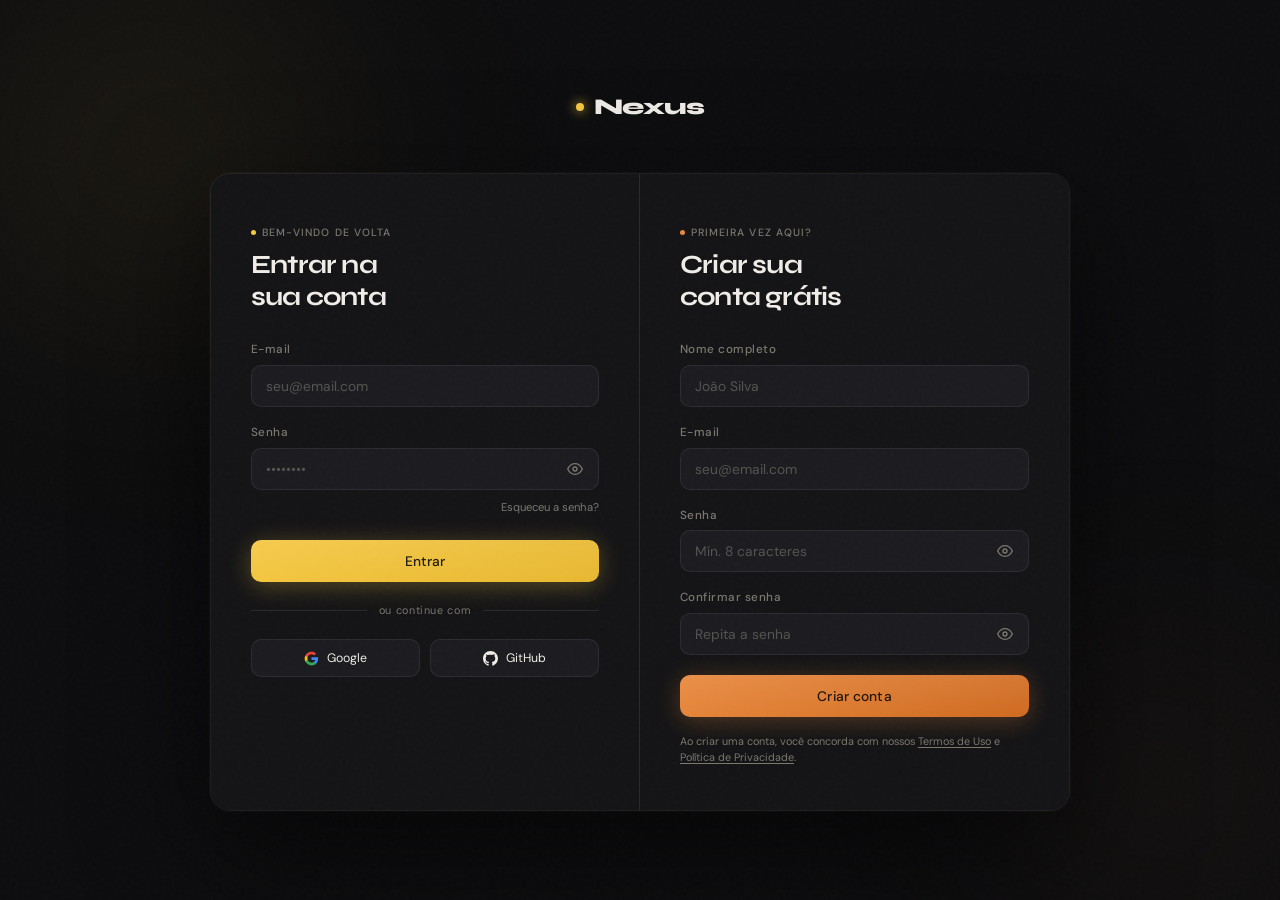
==== Camadas_Intermediárias/index.html @ 2635df86 "Design interface" ====
<!DOCTYPE html>
<html lang="pt-BR">
<head>
  <meta charset="UTF-8" />
  <meta name="viewport" content="width=device-width, initial-scale=1.0"/>
  <title>Acesso</title>
  <link href="https://fonts.googleapis.com/css2?family=Syne:wght@400;600;700;800&family=DM+Sans:ital,opsz,wght@0,9..40,300;0,9..40,400;0,9..40,500;1,9..40,300&display=swap" rel="stylesheet"/>
  <style>
    *, *::before, *::after { box-sizing: border-box; margin: 0; padding: 0; }

    :root {
      --bg: #0d0d0f;
      --surface: #141416;
      --surface2: #1c1c20;
      --border: rgba(255,255,255,0.07);
      --border-focus: rgba(255,200,80,0.6);
      --accent: #f5c842;
      --accent2: #e8883c;
      --text: #f0ede8;
      --muted: #7a7870;
      --divider: #2a2a2e;
      --error: #e05050;
    }

    html, body {
      height: 100%;
      background: var(--bg);
      color: var(--text);
      font-family: 'DM Sans', sans-serif;
      font-size: 15px;
      line-height: 1.6;
      overflow-x: hidden;
    }

    body::before {
      content: '';
      position: fixed;
      inset: 0;
      background-image: url("data:image/svg+xml,%3Csvg viewBox='0 0 256 256' xmlns='http://www.w3.org/2000/svg'%3E%3Cfilter id='noise'%3E%3CfeTurbulence type='fractalNoise' baseFrequency='0.9' numOctaves='4' stitchTiles='stitch'/%3E%3C/filter%3E%3Crect width='100%25' height='100%25' filter='url(%23noise)' opacity='1'/%3E%3C/svg%3E");
      opacity: 0.022;
      pointer-events: none;
      z-index: 9999;
    }

    .blob {
      position: fixed;
      border-radius: 50%;
      filter: blur(120px);
      pointer-events: none;
      z-index: 0;
    }
    .blob-1 {
      width: 500px; height: 500px;
      background: radial-gradient(circle, rgba(245,200,66,0.12) 0%, transparent 70%);
      top: -100px; left: -100px;
      animation: driftA 18s ease-in-out infinite alternate;
    }
    .blob-2 {
      width: 400px; height: 400px;
      background: radial-gradient(circle, rgba(232,136,60,0.09) 0%, transparent 70%);
      bottom: -80px; right: -80px;
      animation: driftB 22s ease-in-out infinite alternate;
    }
    @keyframes driftA { from { transform: translate(0,0) scale(1); } to { transform: translate(60px, 40px) scale(1.1); } }
    @keyframes driftB { from { transform: translate(0,0) scale(1); } to { transform: translate(-50px, -30px) scale(1.08); } }

    .page {
      position: relative;
      z-index: 1;
      min-height: 100vh;
      display: flex;
      flex-direction: column;
      align-items: center;
      justify-content: center;
      padding: 40px 20px;
    }

    .logo {
      font-family: 'Syne', sans-serif;
      font-weight: 800;
      font-size: 1.5rem;
      letter-spacing: -0.02em;
      margin-bottom: 48px;
      display: flex;
      align-items: center;
      gap: 10px;
      animation: fadeDown 0.6s ease both;
    }
    .logo-dot {
      width: 8px; height: 8px;
      border-radius: 50%;
      background: var(--accent);
      box-shadow: 0 0 12px var(--accent);
    }

    .cards-wrapper {
      display: grid;
      grid-template-columns: 1fr 1fr;
      gap: 0;
      width: 100%;
      max-width: 860px;
      border-radius: 20px;
      overflow: hidden;
      border: 1px solid var(--border);
      box-shadow: 0 40px 120px rgba(0,0,0,0.6), 0 0 0 1px rgba(255,255,255,0.03);
      animation: fadeUp 0.7s ease 0.1s both;
    }

    .panel {
      padding: 44px 40px;
      background: var(--surface);
      position: relative;
    }
    .panel:first-child {
      border-right: 1px solid var(--divider);
    }

    .panel::before {
      content: '';
      position: absolute;
      top: 0; left: 0; right: 0;
      height: 2px;
      opacity: 0;
      transition: opacity 0.4s;
    }
    .panel:hover::before { opacity: 1; }
    .panel-login::before { background: linear-gradient(90deg, var(--accent), transparent); }
    .panel-register::before { background: linear-gradient(90deg, var(--accent2), transparent); }

    .panel-tag {
      display: inline-flex;
      align-items: center;
      gap: 6px;
      font-size: 0.7rem;
      font-weight: 500;
      letter-spacing: 0.1em;
      text-transform: uppercase;
      color: var(--muted);
      margin-bottom: 8px;
    }
    .panel-tag-dot {
      width: 5px; height: 5px;
      border-radius: 50%;
    }
    .panel-login .panel-tag-dot { background: var(--accent); }
    .panel-register .panel-tag-dot { background: var(--accent2); }

    .panel-title {
      font-family: 'Syne', sans-serif;
      font-weight: 700;
      font-size: 1.75rem;
      letter-spacing: -0.03em;
      line-height: 1.2;
      margin-bottom: 28px;
    }

    .form-group {
      margin-bottom: 16px;
    }
    label {
      display: block;
      font-size: 0.78rem;
      font-weight: 500;
      color: var(--muted);
      letter-spacing: 0.04em;
      margin-bottom: 6px;
    }
    input[type="text"],
    input[type="email"],
    input[type="password"] {
      width: 100%;
      padding: 11px 14px;
      background: var(--surface2);
      border: 1px solid var(--border);
      border-radius: 10px;
      color: var(--text);
      font-family: 'DM Sans', sans-serif;
      font-size: 0.92rem;
      outline: none;
      transition: border-color 0.25s, box-shadow 0.25s, background 0.2s;
      
    }

    input::placeholder { color: var(--muted); opacity: 0.6; }
    input:focus {
      border-color: var(--border-focus);
      box-shadow: 0 0 0 3px rgba(245,200,66,0.08);
      background: rgba(255,255,255,0.03);
    }
    .panel-register input:focus {
      border-color: rgba(232,136,60,0.6);
      box-shadow: 0 0 0 3px rgba(232,136,60,0.08);
    }

    .input-wrapper {
      position: relative;
    }
    .toggle-pw {
      position: absolute;
      right: 12px; top: 50%;
      transform: translateY(-50%);
      background: none; border: none;
      cursor: pointer;
      color: var(--muted);
      padding: 4px;
      display: flex; align-items: center;
      transition: color 0.2s;
    }
    .toggle-pw:hover { color: var(--text); }

    .btn {
      width: 100%;
      padding: 12px;
      border-radius: 10px;
      border: none;
      font-family: 'DM Sans', sans-serif;
      font-size: 0.92rem;
      font-weight: 500;
      cursor: pointer;
      transition: transform 0.18s, box-shadow 0.18s, opacity 0.18s;
      margin-top: 4px;
      letter-spacing: 0.01em;
      position: relative;
      overflow: hidden;
    }
    .btn::after {
      content: '';
      position: absolute;
      inset: 0;
      background: linear-gradient(to bottom, rgba(255,255,255,0.07), transparent);
      pointer-events: none;
    }
    .btn:hover { transform: translateY(-1px); }
    .btn:active { transform: translateY(0); }

    .btn-login {
      background: linear-gradient(135deg, var(--accent) 0%, #e8b830 100%);
      color: #1a1500;
      box-shadow: 0 4px 24px rgba(245,200,66,0.3);
    }
    .btn-login:hover { box-shadow: 0 6px 32px rgba(245,200,66,0.45); }

    .btn-register {
      background: linear-gradient(135deg, var(--accent2) 0%, #d06a20 100%);
      color: #1a0d00;
      box-shadow: 0 4px 24px rgba(232,136,60,0.3);
    }
    .btn-register:hover { box-shadow: 0 6px 32px rgba(232,136,60,0.45); }

    .forgot {
      display: block;
      text-align: right;
      font-size: 0.75rem;
      color: var(--muted);
      text-decoration: none;
      margin-top: -8px;
      margin-bottom: 20px;
      transition: color 0.2s;
    }
    .forgot:hover { color: var(--accent); }

    .divider-line {
      display: flex;
      align-items: center;
      gap: 12px;
      margin: 20px 0;
      color: var(--muted);
      font-size: 0.72rem;
      letter-spacing: 0.06em;
    }
    .divider-line::before, .divider-line::after {
      content: '';
      flex: 1;
      height: 1px;
      background: var(--divider);
    }

    .social-row {
      display: grid;
      grid-template-columns: 1fr 1fr;
      gap: 10px;
    }
    .btn-social {
      display: flex;
      align-items: center;
      justify-content: center;
      gap: 8px;
      padding: 10px;
      border-radius: 10px;
      border: 1px solid var(--border);
      background: var(--surface2);
      color: var(--text);
      font-family: 'DM Sans', sans-serif;
      font-size: 0.82rem;
      font-weight: 400;
      cursor: pointer;
      transition: background 0.2s, border-color 0.2s, transform 0.15s;
    }
    .btn-social:hover {
      background: rgba(255,255,255,0.05);
      border-color: rgba(255,255,255,0.15);
      transform: translateY(-1px);
    }

    .terms {
      font-size: 0.72rem;
      color: var(--muted);
      margin-top: 16px;
      line-height: 1.5;
    }
    .terms a { color: var(--muted); text-decoration: underline; text-underline-offset: 2px; }
    .terms a:hover { color: var(--accent2); }

    .success-msg {
      display: none;
      background: rgba(245,200,66,0.08);
      border: 1px solid rgba(245,200,66,0.2);
      border-radius: 8px;
      padding: 10px 14px;
      font-size: 0.82rem;
      color: var(--accent);
      margin-top: 12px;
    }
    .success-msg.show { display: block; animation: fadeUp 0.4s ease; }

    .strength-wrap { margin-top: 6px; display: none; }
    .strength-wrap.show { display: block; }
    .strength-bars { display: flex; gap: 4px; margin-bottom: 4px; }
    .strength-bar {
      flex: 1; height: 3px; border-radius: 2px;
      background: var(--divider);
      transition: background 0.3s;
    }
    .strength-label { font-size: 0.7rem; color: var(--muted); }

    @keyframes fadeDown {
      from { opacity: 0; transform: translateY(-16px); }
      to   { opacity: 1; transform: translateY(0); }
    }
    @keyframes fadeUp {
      from { opacity: 0; transform: translateY(20px); }
      to   { opacity: 1; transform: translateY(0); }
    }
    @keyframes shake {
      0%,100%{transform:translateX(0)}
      20%{transform:translateX(-6px)}
      40%{transform:translateX(6px)}
      60%{transform:translateX(-4px)}
      80%{transform:translateX(4px)}
    }

    @media (max-width: 680px) {
      .cards-wrapper { grid-template-columns: 1fr; }
      .panel:first-child { border-right: none; border-bottom: 1px solid var(--divider); }
      .panel { padding: 36px 28px; }
    }
  </style>
</head>
<body>
  <div class="blob blob-1"></div>
  <div class="blob blob-2"></div>

  <div class="page">
    <div class="logo">
      <div class="logo-dot"></div>
      Nexus
    </div>

    <div class="cards-wrapper">

      <!-- LOGIN -->
      <div class="panel panel-login">
        <span class="panel-tag"><span class="panel-tag-dot"></span>Bem-vindo de volta</span>
        <h2 class="panel-title">Entrar na<br>sua conta</h2>

        <form id="formLogin" novalidate onsubmit="handleLogin(event)">
          <div class="form-group">
            <label for="login-email">E-mail</label>
            <input type="email" id="login-email" placeholder="seu@email.com" autocomplete="email"/>
          </div>
          <div class="form-group">
            <label for="login-senha">Senha</label>
            <div class="input-wrapper">
              <input type="password" id="login-senha" placeholder="••••••••" autocomplete="current-password"/>
              <button type="button" class="toggle-pw" onclick="togglePw('login-senha',this)" aria-label="Mostrar senha">
                <svg width="16" height="16" fill="none" viewBox="0 0 24 24" stroke="currentColor" stroke-width="2"><path d="M1 12s4-8 11-8 11 8 11 8-4 8-11 8-11-8-11-8z"/><circle cx="12" cy="12" r="3"/></svg>
              </button>
            </div>
          </div>
          <a href="#" class="forgot">Esqueceu a senha?</a>
          <button type="submit" class="btn btn-login">Entrar</button>
          <div class="divider-line">ou continue com</div>
          <div class="social-row">
            <button type="button" class="btn-social">
              <svg width="15" height="15" viewBox="0 0 24 24"><path fill="#4285F4" d="M22.56 12.25c0-.78-.07-1.53-.2-2.25H12v4.26h5.92c-.26 1.37-1.04 2.53-2.21 3.31v2.77h3.57c2.08-1.92 3.28-4.74 3.28-8.09z"/><path fill="#34A853" d="M12 23c2.97 0 5.46-.98 7.28-2.66l-3.57-2.77c-.98.66-2.23 1.06-3.71 1.06-2.86 0-5.29-1.93-6.16-4.53H2.18v2.84C3.99 20.53 7.7 23 12 23z"/><path fill="#FBBC05" d="M5.84 14.09c-.22-.66-.35-1.36-.35-2.09s.13-1.43.35-2.09V7.07H2.18C1.43 8.55 1 10.22 1 12s.43 3.45 1.18 4.93l3.66-2.84z"/><path fill="#EA4335" d="M12 5.38c1.62 0 3.06.56 4.21 1.64l3.15-3.15C17.45 2.09 14.97 1 12 1 7.7 1 3.99 3.47 2.18 7.07l3.66 2.84c.87-2.6 3.3-4.53 6.16-4.53z"/></svg>
              Google
            </button>
            <button type="button" class="btn-social">
              <svg width="15" height="15" viewBox="0 0 24 24" fill="currentColor"><path d="M12 0C5.37 0 0 5.37 0 12c0 5.3 3.438 9.8 8.205 11.385.6.113.82-.258.82-.577 0-.285-.01-1.04-.015-2.04-3.338.724-4.042-1.61-4.042-1.61C4.422 18.07 3.633 17.7 3.633 17.7c-1.087-.744.084-.729.084-.729 1.205.084 1.838 1.236 1.838 1.236 1.07 1.835 2.809 1.305 3.495.998.108-.776.417-1.305.76-1.605-2.665-.3-5.466-1.332-5.466-5.93 0-1.31.465-2.38 1.235-3.22-.135-.303-.54-1.523.105-3.176 0 0 1.005-.322 3.3 1.23.96-.267 1.98-.399 3-.405 1.02.006 2.04.138 3 .405 2.28-1.552 3.285-1.23 3.285-1.23.645 1.653.24 2.873.12 3.176.765.84 1.23 1.91 1.23 3.22 0 4.61-2.805 5.625-5.475 5.92.42.36.81 1.096.81 2.22 0 1.606-.015 2.896-.015 3.286 0 .315.21.69.825.57C20.565 21.795 24 17.295 24 12c0-6.63-5.37-12-12-12"/></svg>
              GitHub
            </button>
          </div>
        </form>
        <div class="success-msg" id="login-success">✓ Login realizado com sucesso!</div>
      </div>

      <!-- CADASTRO -->
      <div class="panel panel-register">
        <span class="panel-tag"><span class="panel-tag-dot"></span>Primeira vez aqui?</span>
        <h2 class="panel-title">Criar sua<br>conta grátis</h2>

        <form id="formRegister" novalidate onsubmit="handleRegister(event)">
          <div class="form-group">
            <label for="reg-nome">Nome completo</label>
            <input type="text" id="reg-nome" placeholder="João Silva" autocomplete="name"/>
          </div>
          <div class="form-group">
            <label for="reg-email">E-mail</label>
            <input type="email" id="reg-email" placeholder="seu@email.com" autocomplete="email"/>
          </div>
          <div class="form-group">
            <label for="reg-senha">Senha</label>
            <div class="input-wrapper">
              <input type="password" id="reg-senha" placeholder="Mín. 8 caracteres" autocomplete="new-password" oninput="checkStrength(this.value)"/>
              <button type="button" class="toggle-pw" onclick="togglePw('reg-senha',this)" aria-label="Mostrar senha">
                <svg width="16" height="16" fill="none" viewBox="0 0 24 24" stroke="currentColor" stroke-width="2"><path d="M1 12s4-8 11-8 11 8 11 8-4 8-11 8-11-8-11-8z"/><circle cx="12" cy="12" r="3"/></svg>
              </button>
            </div>
            <div class="strength-wrap" id="strength-wrap">
              <div class="strength-bars">
                <div class="strength-bar" id="sb1"></div>
                <div class="strength-bar" id="sb2"></div>
                <div class="strength-bar" id="sb3"></div>
                <div class="strength-bar" id="sb4"></div>
              </div>
              <span class="strength-label" id="strength-label"></span>
            </div>
          </div>
          <div class="form-group">
            <label for="reg-confirm">Confirmar senha</label>
            <div class="input-wrapper">
              <input type="password" id="reg-confirm" placeholder="Repita a senha" autocomplete="new-password"/>
              <button type="button" class="toggle-pw" onclick="togglePw('reg-confirm',this)" aria-label="Mostrar senha">
                <svg width="16" height="16" fill="none" viewBox="0 0 24 24" stroke="currentColor" stroke-width="2"><path d="M1 12s4-8 11-8 11 8 11 8-4 8-11 8-11-8-11-8z"/><circle cx="12" cy="12" r="3"/></svg>
              </button>
            </div>
          </div>
          <button type="submit" class="btn btn-register">Criar conta</button>
        </form>

        <p class="terms">Ao criar uma conta, você concorda com nossos <a href="#">Termos de Uso</a> e <a href="#">Política de Privacidade</a>.</p>
        <div class="success-msg" id="register-success" style="background:rgba(232,136,60,0.08);border-color:rgba(232,136,60,0.2);color:var(--accent2)">✓ Conta criada! Bem-vindo ao Nexus.</div>
      </div>

    </div>
  </div>

  <script>
    function togglePw(id, btn) {
      const input = document.getElementById(id);
      const isText = input.type === 'text';
      input.type = isText ? 'password' : 'text';
      btn.innerHTML = isText
        ? `<svg width="16" height="16" fill="none" viewBox="0 0 24 24" stroke="currentColor" stroke-width="2"><path d="M1 12s4-8 11-8 11 8 11 8-4 8-11 8-11-8-11-8z"/><circle cx="12" cy="12" r="3"/></svg>`
        : `<svg width="16" height="16" fill="none" viewBox="0 0 24 24" stroke="currentColor" stroke-width="2"><path d="M17.94 17.94A10.07 10.07 0 0112 20c-7 0-11-8-11-8a18.45 18.45 0 015.06-5.94M9.9 4.24A9.12 9.12 0 0112 4c7 0 11 8 11 8a18.5 18.5 0 01-2.16 3.19m-6.72-1.07a3 3 0 11-4.24-4.24"/><line x1="1" y1="1" x2="23" y2="23"/></svg>`;
    }

    function checkStrength(val) {
      const wrap = document.getElementById('strength-wrap');
      wrap.classList.toggle('show', val.length > 0);
      let score = 0;
      if (val.length >= 8) score++;
      if (/[A-Z]/.test(val)) score++;
      if (/[0-9]/.test(val)) score++;
      if (/[^A-Za-z0-9]/.test(val)) score++;
      const colors = ['#e05050','#e07a20','#e8c430','#4caf70'];
      const labels = ['Muito fraca','Fraca','Boa','Forte'];
      for (let i = 1; i <= 4; i++) {
        document.getElementById('sb'+i).style.background = i <= score ? colors[score-1] : 'var(--divider)';
      }
      const lbl = document.getElementById('strength-label');
      lbl.textContent = score > 0 ? labels[score-1] : '';
      lbl.style.color = score > 0 ? colors[score-1] : 'var(--muted)';
    }

    function handleLogin(e) {
      e.preventDefault();
      const email = document.getElementById('login-email').value.trim();
      const senha = document.getElementById('login-senha').value;
      if (!email || !senha) { shake('formLogin'); return; }
      const msg = document.getElementById('login-success');
      msg.classList.add('show');
      setTimeout(() => msg.classList.remove('show'), 3000);
    }

    function handleRegister(e) {
      e.preventDefault();
      const nome = document.getElementById('reg-nome').value.trim();
      const email = document.getElementById('reg-email').value.trim();
      const senha = document.getElementById('reg-senha').value;
      const confirm = document.getElementById('reg-confirm').value;
      if (!nome || !email || !senha || senha !== confirm) { shake('formRegister'); return; }
      const msg = document.getElementById('register-success');
      msg.classList.add('show');
      setTimeout(() => msg.classList.remove('show'), 3000);
    }

    function shake(id) {
      const el = document.getElementById(id);
      el.style.animation = 'none';
      el.offsetHeight;
      el.style.animation = 'shake 0.4s ease';
    }
  </script>
</body>
</html>
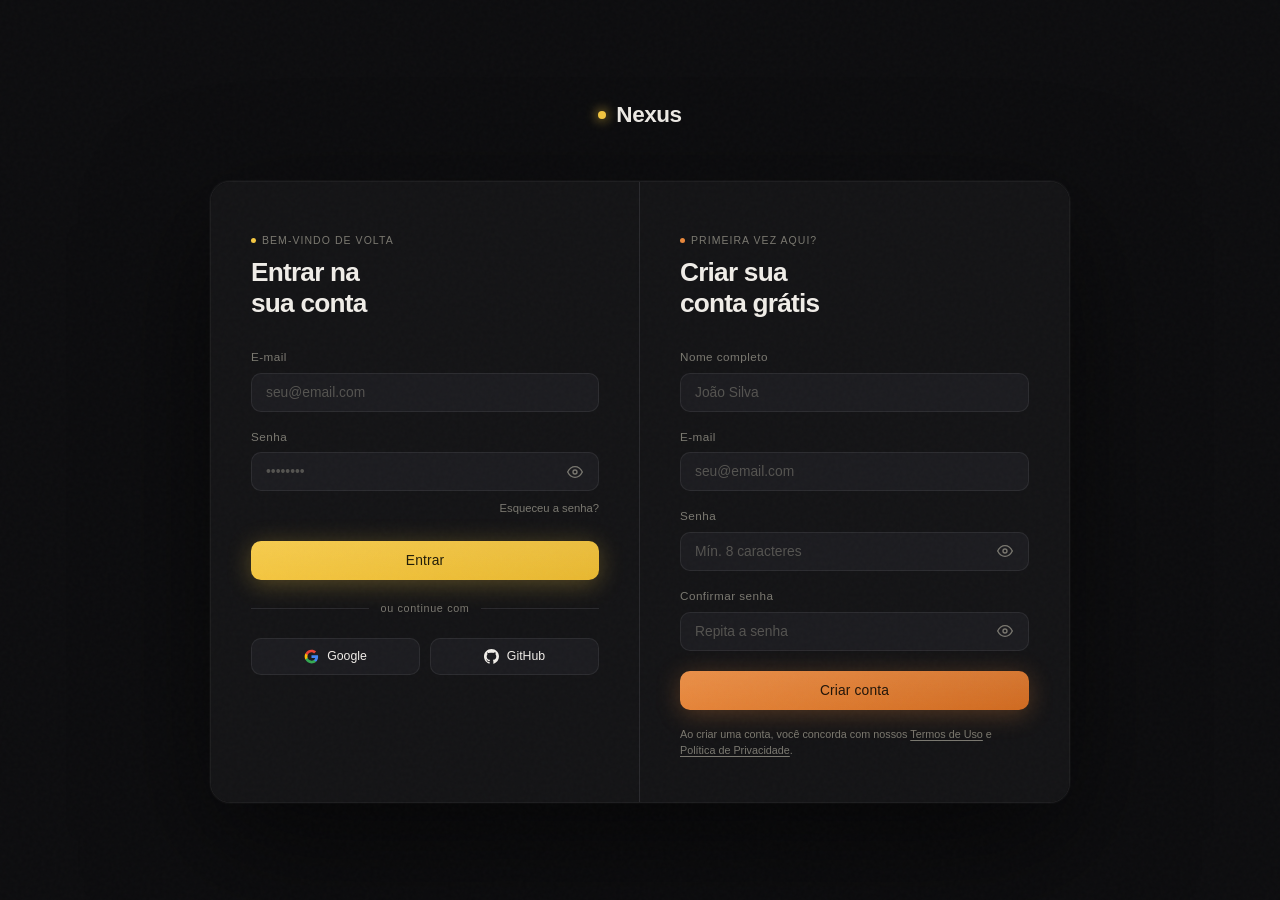
==== commit 22a7f4df: "amanha eu continuo" ====
--- a/Camadas_Intermediárias/index.html
+++ b/Camadas_Intermediárias/index.html
@@ -4,361 +4,11 @@
   <meta charset="UTF-8" />
   <meta name="viewport" content="width=device-width, initial-scale=1.0"/>
   <title>Acesso</title>
-  <link href="https://fonts.googleapis.com/css2?family=Syne:wght@400;600;700;800&family=DM+Sans:ital,opsz,wght@0,9..40,300;0,9..40,400;0,9..40,500;1,9..40,300&display=swap" rel="stylesheet"/>
-  <style>
-    *, *::before, *::after { box-sizing: border-box; margin: 0; padding: 0; }
+  <link href="../CSS/Camadas.css" rel="stylesheet"/>
 
-    :root {
-      --bg: #0d0d0f;
-      --surface: #141416;
-      --surface2: #1c1c20;
-      --border: rgba(255,255,255,0.07);
-      --border-focus: rgba(255,200,80,0.6);
-      --accent: #f5c842;
-      --accent2: #e8883c;
-      --text: #f0ede8;
-      --muted: #7a7870;
-      --divider: #2a2a2e;
-      --error: #e05050;
-    }
-
-    html, body {
-      height: 100%;
-      background: var(--bg);
-      color: var(--text);
-      font-family: 'DM Sans', sans-serif;
-      font-size: 15px;
-      line-height: 1.6;
-      overflow-x: hidden;
-    }
-
-    body::before {
-      content: '';
-      position: fixed;
-      inset: 0;
-      background-image: url("data:image/svg+xml,%3Csvg viewBox='0 0 256 256' xmlns='http://www.w3.org/2000/svg'%3E%3Cfilter id='noise'%3E%3CfeTurbulence type='fractalNoise' baseFrequency='0.9' numOctaves='4' stitchTiles='stitch'/%3E%3C/filter%3E%3Crect width='100%25' height='100%25' filter='url(%23noise)' opacity='1'/%3E%3C/svg%3E");
-      opacity: 0.022;
-      pointer-events: none;
-      z-index: 9999;
-    }
-
-    .blob {
-      position: fixed;
-      border-radius: 50%;
-      filter: blur(120px);
-      pointer-events: none;
-      z-index: 0;
-    }
-    .blob-1 {
-      width: 500px; height: 500px;
-      background: radial-gradient(circle, rgba(245,200,66,0.12) 0%, transparent 70%);
-      top: -100px; left: -100px;
-      animation: driftA 18s ease-in-out infinite alternate;
-    }
-    .blob-2 {
-      width: 400px; height: 400px;
-      background: radial-gradient(circle, rgba(232,136,60,0.09) 0%, transparent 70%);
-      bottom: -80px; right: -80px;
-      animation: driftB 22s ease-in-out infinite alternate;
-    }
-    @keyframes driftA { from { transform: translate(0,0) scale(1); } to { transform: translate(60px, 40px) scale(1.1); } }
-    @keyframes driftB { from { transform: translate(0,0) scale(1); } to { transform: translate(-50px, -30px) scale(1.08); } }
-
-    .page {
-      position: relative;
-      z-index: 1;
-      min-height: 100vh;
-      display: flex;
-      flex-direction: column;
-      align-items: center;
-      justify-content: center;
-      padding: 40px 20px;
-    }
-
-    .logo {
-      font-family: 'Syne', sans-serif;
-      font-weight: 800;
-      font-size: 1.5rem;
-      letter-spacing: -0.02em;
-      margin-bottom: 48px;
-      display: flex;
-      align-items: center;
-      gap: 10px;
-      animation: fadeDown 0.6s ease both;
-    }
-    .logo-dot {
-      width: 8px; height: 8px;
-      border-radius: 50%;
-      background: var(--accent);
-      box-shadow: 0 0 12px var(--accent);
-    }
-
-    .cards-wrapper {
-      display: grid;
-      grid-template-columns: 1fr 1fr;
-      gap: 0;
-      width: 100%;
-      max-width: 860px;
-      border-radius: 20px;
-      overflow: hidden;
-      border: 1px solid var(--border);
-      box-shadow: 0 40px 120px rgba(0,0,0,0.6), 0 0 0 1px rgba(255,255,255,0.03);
-      animation: fadeUp 0.7s ease 0.1s both;
-    }
-
-    .panel {
-      padding: 44px 40px;
-      background: var(--surface);
-      position: relative;
-    }
-    .panel:first-child {
-      border-right: 1px solid var(--divider);
-    }
-
-    .panel::before {
-      content: '';
-      position: absolute;
-      top: 0; left: 0; right: 0;
-      height: 2px;
-      opacity: 0;
-      transition: opacity 0.4s;
-    }
-    .panel:hover::before { opacity: 1; }
-    .panel-login::before { background: linear-gradient(90deg, var(--accent), transparent); }
-    .panel-register::before { background: linear-gradient(90deg, var(--accent2), transparent); }
-
-    .panel-tag {
-      display: inline-flex;
-      align-items: center;
-      gap: 6px;
-      font-size: 0.7rem;
-      font-weight: 500;
-      letter-spacing: 0.1em;
-      text-transform: uppercase;
-      color: var(--muted);
-      margin-bottom: 8px;
-    }
-    .panel-tag-dot {
-      width: 5px; height: 5px;
-      border-radius: 50%;
-    }
-    .panel-login .panel-tag-dot { background: var(--accent); }
-    .panel-register .panel-tag-dot { background: var(--accent2); }
-
-    .panel-title {
-      font-family: 'Syne', sans-serif;
-      font-weight: 700;
-      font-size: 1.75rem;
-      letter-spacing: -0.03em;
-      line-height: 1.2;
-      margin-bottom: 28px;
-    }
-
-    .form-group {
-      margin-bottom: 16px;
-    }
-    label {
-      display: block;
-      font-size: 0.78rem;
-      font-weight: 500;
-      color: var(--muted);
-      letter-spacing: 0.04em;
-      margin-bottom: 6px;
-    }
-    input[type="text"],
-    input[type="email"],
-    input[type="password"] {
-      width: 100%;
-      padding: 11px 14px;
-      background: var(--surface2);
-      border: 1px solid var(--border);
-      border-radius: 10px;
-      color: var(--text);
-      font-family: 'DM Sans', sans-serif;
-      font-size: 0.92rem;
-      outline: none;
-      transition: border-color 0.25s, box-shadow 0.25s, background 0.2s;
-      
-    }
-
-    input::placeholder { color: var(--muted); opacity: 0.6; }
-    input:focus {
-      border-color: var(--border-focus);
-      box-shadow: 0 0 0 3px rgba(245,200,66,0.08);
-      background: rgba(255,255,255,0.03);
-    }
-    .panel-register input:focus {
-      border-color: rgba(232,136,60,0.6);
-      box-shadow: 0 0 0 3px rgba(232,136,60,0.08);
-    }
-
-    .input-wrapper {
-      position: relative;
-    }
-    .toggle-pw {
-      position: absolute;
-      right: 12px; top: 50%;
-      transform: translateY(-50%);
-      background: none; border: none;
-      cursor: pointer;
-      color: var(--muted);
-      padding: 4px;
-      display: flex; align-items: center;
-      transition: color 0.2s;
-    }
-    .toggle-pw:hover { color: var(--text); }
-
-    .btn {
-      width: 100%;
-      padding: 12px;
-      border-radius: 10px;
-      border: none;
-      font-family: 'DM Sans', sans-serif;
-      font-size: 0.92rem;
-      font-weight: 500;
-      cursor: pointer;
-      transition: transform 0.18s, box-shadow 0.18s, opacity 0.18s;
-      margin-top: 4px;
-      letter-spacing: 0.01em;
-      position: relative;
-      overflow: hidden;
-    }
-    .btn::after {
-      content: '';
-      position: absolute;
-      inset: 0;
-      background: linear-gradient(to bottom, rgba(255,255,255,0.07), transparent);
-      pointer-events: none;
-    }
-    .btn:hover { transform: translateY(-1px); }
-    .btn:active { transform: translateY(0); }
-
-    .btn-login {
-      background: linear-gradient(135deg, var(--accent) 0%, #e8b830 100%);
-      color: #1a1500;
-      box-shadow: 0 4px 24px rgba(245,200,66,0.3);
-    }
-    .btn-login:hover { box-shadow: 0 6px 32px rgba(245,200,66,0.45); }
-
-    .btn-register {
-      background: linear-gradient(135deg, var(--accent2) 0%, #d06a20 100%);
-      color: #1a0d00;
-      box-shadow: 0 4px 24px rgba(232,136,60,0.3);
-    }
-    .btn-register:hover { box-shadow: 0 6px 32px rgba(232,136,60,0.45); }
-
-    .forgot {
-      display: block;
-      text-align: right;
-      font-size: 0.75rem;
-      color: var(--muted);
-      text-decoration: none;
-      margin-top: -8px;
-      margin-bottom: 20px;
-      transition: color 0.2s;
-    }
-    .forgot:hover { color: var(--accent); }
-
-    .divider-line {
-      display: flex;
-      align-items: center;
-      gap: 12px;
-      margin: 20px 0;
-      color: var(--muted);
-      font-size: 0.72rem;
-      letter-spacing: 0.06em;
-    }
-    .divider-line::before, .divider-line::after {
-      content: '';
-      flex: 1;
-      height: 1px;
-      background: var(--divider);
-    }
-
-    .social-row {
-      display: grid;
-      grid-template-columns: 1fr 1fr;
-      gap: 10px;
-    }
-    .btn-social {
-      display: flex;
-      align-items: center;
-      justify-content: center;
-      gap: 8px;
-      padding: 10px;
-      border-radius: 10px;
-      border: 1px solid var(--border);
-      background: var(--surface2);
-      color: var(--text);
-      font-family: 'DM Sans', sans-serif;
-      font-size: 0.82rem;
-      font-weight: 400;
-      cursor: pointer;
-      transition: background 0.2s, border-color 0.2s, transform 0.15s;
-    }
-    .btn-social:hover {
-      background: rgba(255,255,255,0.05);
-      border-color: rgba(255,255,255,0.15);
-      transform: translateY(-1px);
-    }
-
-    .terms {
-      font-size: 0.72rem;
-      color: var(--muted);
-      margin-top: 16px;
-      line-height: 1.5;
-    }
-    .terms a { color: var(--muted); text-decoration: underline; text-underline-offset: 2px; }
-    .terms a:hover { color: var(--accent2); }
-
-    .success-msg {
-      display: none;
-      background: rgba(245,200,66,0.08);
-      border: 1px solid rgba(245,200,66,0.2);
-      border-radius: 8px;
-      padding: 10px 14px;
-      font-size: 0.82rem;
-      color: var(--accent);
-      margin-top: 12px;
-    }
-    .success-msg.show { display: block; animation: fadeUp 0.4s ease; }
-
-    .strength-wrap { margin-top: 6px; display: none; }
-    .strength-wrap.show { display: block; }
-    .strength-bars { display: flex; gap: 4px; margin-bottom: 4px; }
-    .strength-bar {
-      flex: 1; height: 3px; border-radius: 2px;
-      background: var(--divider);
-      transition: background 0.3s;
-    }
-    .strength-label { font-size: 0.7rem; color: var(--muted); }
-
-    @keyframes fadeDown {
-      from { opacity: 0; transform: translateY(-16px); }
-      to   { opacity: 1; transform: translateY(0); }
-    }
-    @keyframes fadeUp {
-      from { opacity: 0; transform: translateY(20px); }
-      to   { opacity: 1; transform: translateY(0); }
-    }
-    @keyframes shake {
-      0%,100%{transform:translateX(0)}
-      20%{transform:translateX(-6px)}
-      40%{transform:translateX(6px)}
-      60%{transform:translateX(-4px)}
-      80%{transform:translateX(4px)}
-    }
-
-    @media (max-width: 680px) {
-      .cards-wrapper { grid-template-columns: 1fr; }
-      .panel:first-child { border-right: none; border-bottom: 1px solid var(--divider); }
-      .panel { padding: 36px 28px; }
-    }
-  </style>
 </head>
 <body>
-  <div class="blob blob-1"></div>
-  <div class="blob blob-2"></div>
+  
 
   <div class="page">
     <div class="logo">
--- a/CSS/Camadas.css
+++ b/CSS/Camadas.css
@@ -0,0 +1,348 @@
+*, *::before, *::after { box-sizing: border-box; margin: 0; padding: 0; }
+
+    :root {
+      --bg: #0d0d0f;
+      --surface: #141416;
+      --surface2: #1c1c20;
+      --border: rgba(255,255,255,0.07);
+      --border-focus: rgba(255,200,80,0.6);
+      --accent: #f5c842;
+      --accent2: #e8883c;
+      --text: #f0ede8;
+      --muted: #7a7870;
+      --divider: #2a2a2e;
+      --error: #e05050;
+    }
+
+    html, body {
+      height: 100%;
+      background: var(--bg);
+      color: var(--text);
+      font-family: 'DM Sans', sans-serif;
+      font-size: 15px;
+      line-height: 1.6;
+      overflow-x: hidden;
+    }
+
+    body::before {
+      content: '';
+      position: fixed;
+      inset: 0;
+      background-image: url("data:image/svg+xml,%3Csvg viewBox='0 0 256 256' xmlns='http://www.w3.org/2000/svg'%3E%3Cfilter id='noise'%3E%3CfeTurbulence type='fractalNoise' baseFrequency='0.9' numOctaves='4' stitchTiles='stitch'/%3E%3C/filter%3E%3Crect width='100%25' height='100%25' filter='url(%23noise)' opacity='1'/%3E%3C/svg%3E");
+      opacity: 0.022;
+      pointer-events: none;
+      z-index: 9999;
+    }
+
+    .blob {
+      position: fixed;
+      border-radius: 50%;
+      filter: blur(120px);
+      pointer-events: none;
+      z-index: 0;
+    }
+    .blob-1 {
+      width: 500px; height: 500px;
+      background: radial-gradient(circle, rgba(245,200,66,0.12) 0%, transparent 70%);
+      top: -100px; left: -100px;
+      animation: driftA 18s ease-in-out infinite alternate;
+    }
+    .blob-2 {
+      width: 400px; height: 400px;
+      background: radial-gradient(circle, rgba(232,136,60,0.09) 0%, transparent 70%);
+      bottom: -80px; right: -80px;
+      animation: driftB 22s ease-in-out infinite alternate;
+    }
+    @keyframes driftA { from { transform: translate(0,0) scale(1); } to { transform: translate(60px, 40px) scale(1.1); } }
+    @keyframes driftB { from { transform: translate(0,0) scale(1); } to { transform: translate(-50px, -30px) scale(1.08); } }
+
+    .page {
+      position: relative;
+      z-index: 1;
+      min-height: 100vh;
+      display: flex;
+      flex-direction: column;
+      align-items: center;
+      justify-content: center;
+      padding: 40px 20px;
+    }
+
+    .logo {
+      font-family: 'Syne', sans-serif;
+      font-weight: 800;
+      font-size: 1.5rem;
+      letter-spacing: -0.02em;
+      margin-bottom: 48px;
+      display: flex;
+      align-items: center;
+      gap: 10px;
+      animation: fadeDown 0.6s ease both;
+    }
+    .logo-dot {
+      width: 8px; height: 8px;
+      border-radius: 50%;
+      background: var(--accent);
+      box-shadow: 0 0 12px var(--accent);
+    }
+
+    .cards-wrapper {
+      display: grid;
+      grid-template-columns: 1fr 1fr;
+      gap: 0;
+      width: 100%;
+      max-width: 860px;
+      border-radius: 20px;
+      overflow: hidden;
+      border: 1px solid var(--border);
+      box-shadow: 0 40px 120px rgba(0,0,0,0.6), 0 0 0 1px rgba(255,255,255,0.03);
+      animation: fadeUp 0.7s ease 0.1s both;
+    }
+
+    .panel {
+      padding: 44px 40px;
+      background: var(--surface);
+      position: relative;
+    }
+    .panel:first-child {
+      border-right: 1px solid var(--divider);
+    }
+
+    .panel::before {
+      content: '';
+      position: absolute;
+      top: 0; left: 0; right: 0;
+      height: 2px;
+      opacity: 0;
+      transition: opacity 0.4s;
+    }
+    .panel:hover::before { opacity: 1; }
+    .panel-login::before { background: linear-gradient(90deg, var(--accent), transparent); }
+    .panel-register::before { background: linear-gradient(90deg, var(--accent2), transparent); }
+
+    .panel-tag {
+      display: inline-flex;
+      align-items: center;
+      gap: 6px;
+      font-size: 0.7rem;
+      font-weight: 500;
+      letter-spacing: 0.1em;
+      text-transform: uppercase;
+      color: var(--muted);
+      margin-bottom: 8px;
+    }
+    .panel-tag-dot {
+      width: 5px; height: 5px;
+      border-radius: 50%;
+    }
+    .panel-login .panel-tag-dot { background: var(--accent); }
+    .panel-register .panel-tag-dot { background: var(--accent2); }
+
+    .panel-title {
+      font-family: 'Syne', sans-serif;
+      font-weight: 700;
+      font-size: 1.75rem;
+      letter-spacing: -0.03em;
+      line-height: 1.2;
+      margin-bottom: 28px;
+    }
+
+    .form-group {
+      margin-bottom: 16px;
+    }
+    label {
+      display: block;
+      font-size: 0.78rem;
+      font-weight: 500;
+      color: var(--muted);
+      letter-spacing: 0.04em;
+      margin-bottom: 6px;
+    }
+    input[type="text"],
+    input[type="email"],
+    input[type="password"] {
+      width: 100%;
+      padding: 11px 14px;
+      background: var(--surface2);
+      border: 1px solid var(--border);
+      border-radius: 10px;
+      color: var(--text);
+      font-family: 'DM Sans', sans-serif;
+      font-size: 0.92rem;
+      outline: none;
+      transition: border-color 0.25s, box-shadow 0.25s, background 0.2s;
+      
+    }
+
+    input::placeholder { color: var(--muted); opacity: 0.6; }
+    input:focus {
+      border-color: var(--border-focus);
+      box-shadow: 0 0 0 3px rgba(245,200,66,0.08);
+      background: rgba(255,255,255,0.03);
+    }
+    .panel-register input:focus {
+      border-color: rgba(232,136,60,0.6);
+      box-shadow: 0 0 0 3px rgba(232,136,60,0.08);
+    }
+
+    .input-wrapper {
+      position: relative;
+    }
+    .toggle-pw {
+      position: absolute;
+      right: 12px; top: 50%;
+      transform: translateY(-50%);
+      background: none; border: none;
+      cursor: pointer;
+      color: var(--muted);
+      padding: 4px;
+      display: flex; align-items: center;
+      transition: color 0.2s;
+    }
+    .toggle-pw:hover { color: var(--text); }
+
+    .btn {
+      width: 100%;
+      padding: 12px;
+      border-radius: 10px;
+      border: none;
+      font-family: 'DM Sans', sans-serif;
+      font-size: 0.92rem;
+      font-weight: 500;
+      cursor: pointer;
+      transition: transform 0.18s, box-shadow 0.18s, opacity 0.18s;
+      margin-top: 4px;
+      letter-spacing: 0.01em;
+      position: relative;
+      overflow: hidden;
+    }
+    .btn::after {
+      content: '';
+      position: absolute;
+      inset: 0;
+      background: linear-gradient(to bottom, rgba(255,255,255,0.07), transparent);
+      pointer-events: none;
+    }
+    .btn:hover { transform: translateY(-1px); }
+    .btn:active { transform: translateY(0); }
+
+    .btn-login {
+      background: linear-gradient(135deg, var(--accent) 0%, #e8b830 100%);
+      color: #1a1500;
+      box-shadow: 0 4px 24px rgba(245,200,66,0.3);
+    }
+    .btn-login:hover { box-shadow: 0 6px 32px rgba(245,200,66,0.45); }
+
+    .btn-register {
+      background: linear-gradient(135deg, var(--accent2) 0%, #d06a20 100%);
+      color: #1a0d00;
+      box-shadow: 0 4px 24px rgba(232,136,60,0.3);
+    }
+    .btn-register:hover { box-shadow: 0 6px 32px rgba(232,136,60,0.45); }
+
+    .forgot {
+      display: block;
+      text-align: right;
+      font-size: 0.75rem;
+      color: var(--muted);
+      text-decoration: none;
+      margin-top: -8px;
+      margin-bottom: 20px;
+      transition: color 0.2s;
+    }
+    .forgot:hover { color: var(--accent); }
+
+    .divider-line {
+      display: flex;
+      align-items: center;
+      gap: 12px;
+      margin: 20px 0;
+      color: var(--muted);
+      font-size: 0.72rem;
+      letter-spacing: 0.06em;
+    }
+    .divider-line::before, .divider-line::after {
+      content: '';
+      flex: 1;
+      height: 1px;
+      background: var(--divider);
+    }
+
+    .social-row {
+      display: grid;
+      grid-template-columns: 1fr 1fr;
+      gap: 10px;
+    }
+    .btn-social {
+      display: flex;
+      align-items: center;
+      justify-content: center;
+      gap: 8px;
+      padding: 10px;
+      border-radius: 10px;
+      border: 1px solid var(--border);
+      background: var(--surface2);
+      color: var(--text);
+      font-family: 'DM Sans', sans-serif;
+      font-size: 0.82rem;
+      font-weight: 400;
+      cursor: pointer;
+      transition: background 0.2s, border-color 0.2s, transform 0.15s;
+    }
+    .btn-social:hover {
+      background: rgba(255,255,255,0.05);
+      border-color: rgba(255,255,255,0.15);
+      transform: translateY(-1px);
+    }
+
+    .terms {
+      font-size: 0.72rem;
+      color: var(--muted);
+      margin-top: 16px;
+      line-height: 1.5;
+    }
+    .terms a { color: var(--muted); text-decoration: underline; text-underline-offset: 2px; }
+    .terms a:hover { color: var(--accent2); }
+
+    .success-msg {
+      display: none;
+      background: rgba(245,200,66,0.08);
+      border: 1px solid rgba(245,200,66,0.2);
+      border-radius: 8px;
+      padding: 10px 14px;
+      font-size: 0.82rem;
+      color: var(--accent);
+      margin-top: 12px;
+    }
+    .success-msg.show { display: block; animation: fadeUp 0.4s ease; }
+
+    .strength-wrap { margin-top: 6px; display: none; }
+    .strength-wrap.show { display: block; }
+    .strength-bars { display: flex; gap: 4px; margin-bottom: 4px; }
+    .strength-bar {
+      flex: 1; height: 3px; border-radius: 2px;
+      background: var(--divider);
+      transition: background 0.3s;
+    }
+    .strength-label { font-size: 0.7rem; color: var(--muted); }
+
+    @keyframes fadeDown {
+      from { opacity: 0; transform: translateY(-16px); }
+      to   { opacity: 1; transform: translateY(0); }
+    }
+    @keyframes fadeUp {
+      from { opacity: 0; transform: translateY(20px); }
+      to   { opacity: 1; transform: translateY(0); }
+    }
+    @keyframes shake {
+      0%,100%{transform:translateX(0)}
+      20%{transform:translateX(-6px)}
+      40%{transform:translateX(6px)}
+      60%{transform:translateX(-4px)}
+      80%{transform:translateX(4px)}
+    }
+
+    @media (max-width: 680px) {
+      .cards-wrapper { grid-template-columns: 1fr; }
+      .panel:first-child { border-right: none; border-bottom: 1px solid var(--divider); }
+      .panel { padding: 36px 28px; }
+    }
